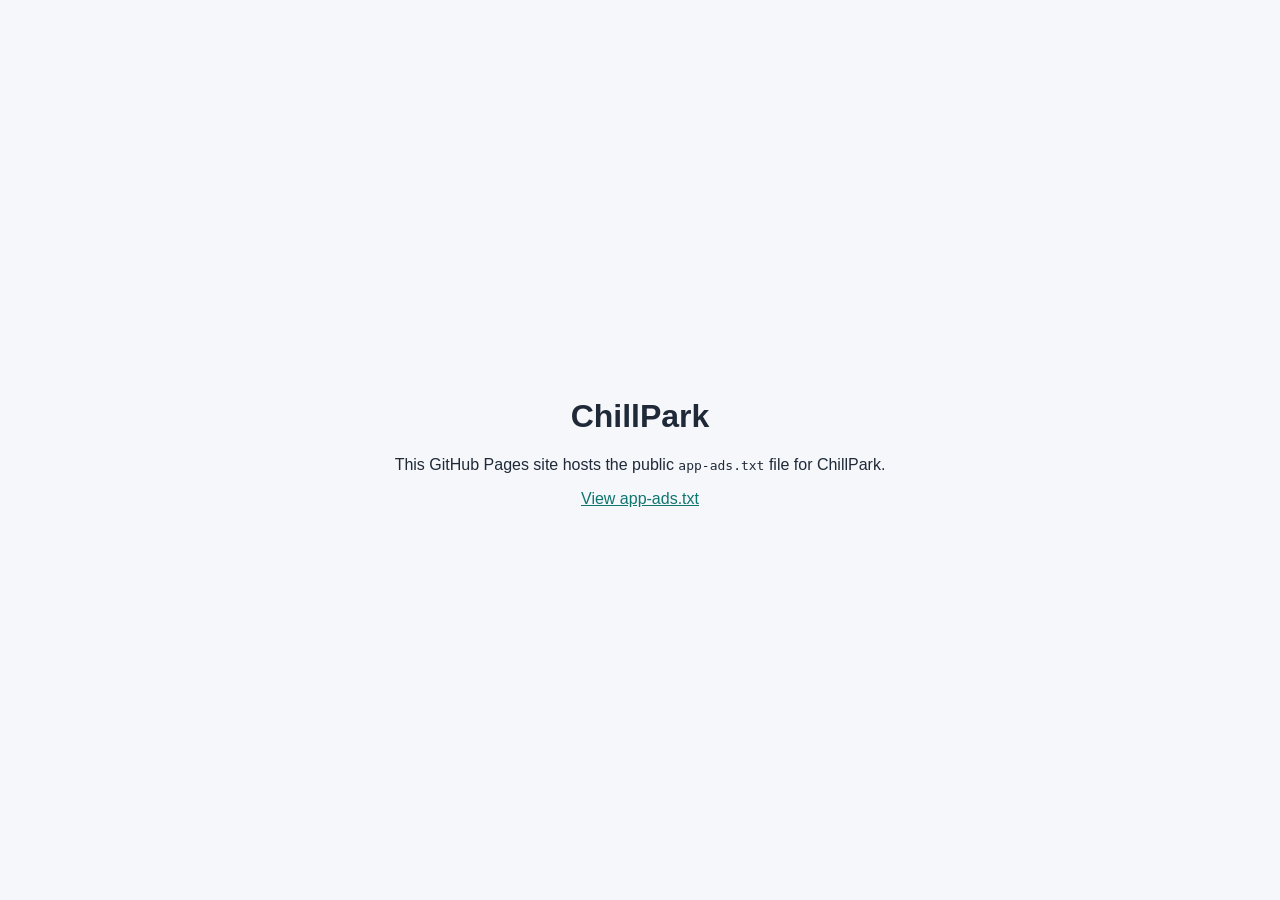
==== index.html @ 4fd1c66e "Add GitHub Pages site for ChillPark app-ads.txt" ====
<!doctype html>
<html lang="en">
  <head>
    <meta charset="utf-8">
    <meta name="viewport" content="width=device-width, initial-scale=1">
    <title>ChillPark</title>
    <style>
      body {
        margin: 0;
        min-height: 100vh;
        display: grid;
        place-items: center;
        font-family: -apple-system, BlinkMacSystemFont, "Segoe UI", sans-serif;
        background: #f5f7fb;
        color: #1f2937;
      }
      main {
        padding: 32px;
        max-width: 640px;
        text-align: center;
      }
      a {
        color: #0f766e;
      }
    </style>
  </head>
  <body>
    <main>
      <h1>ChillPark</h1>
      <p>This GitHub Pages site hosts the public <code>app-ads.txt</code> file for ChillPark.</p>
      <p><a href="/app-ads.txt">View app-ads.txt</a></p>
    </main>
  </body>
</html>
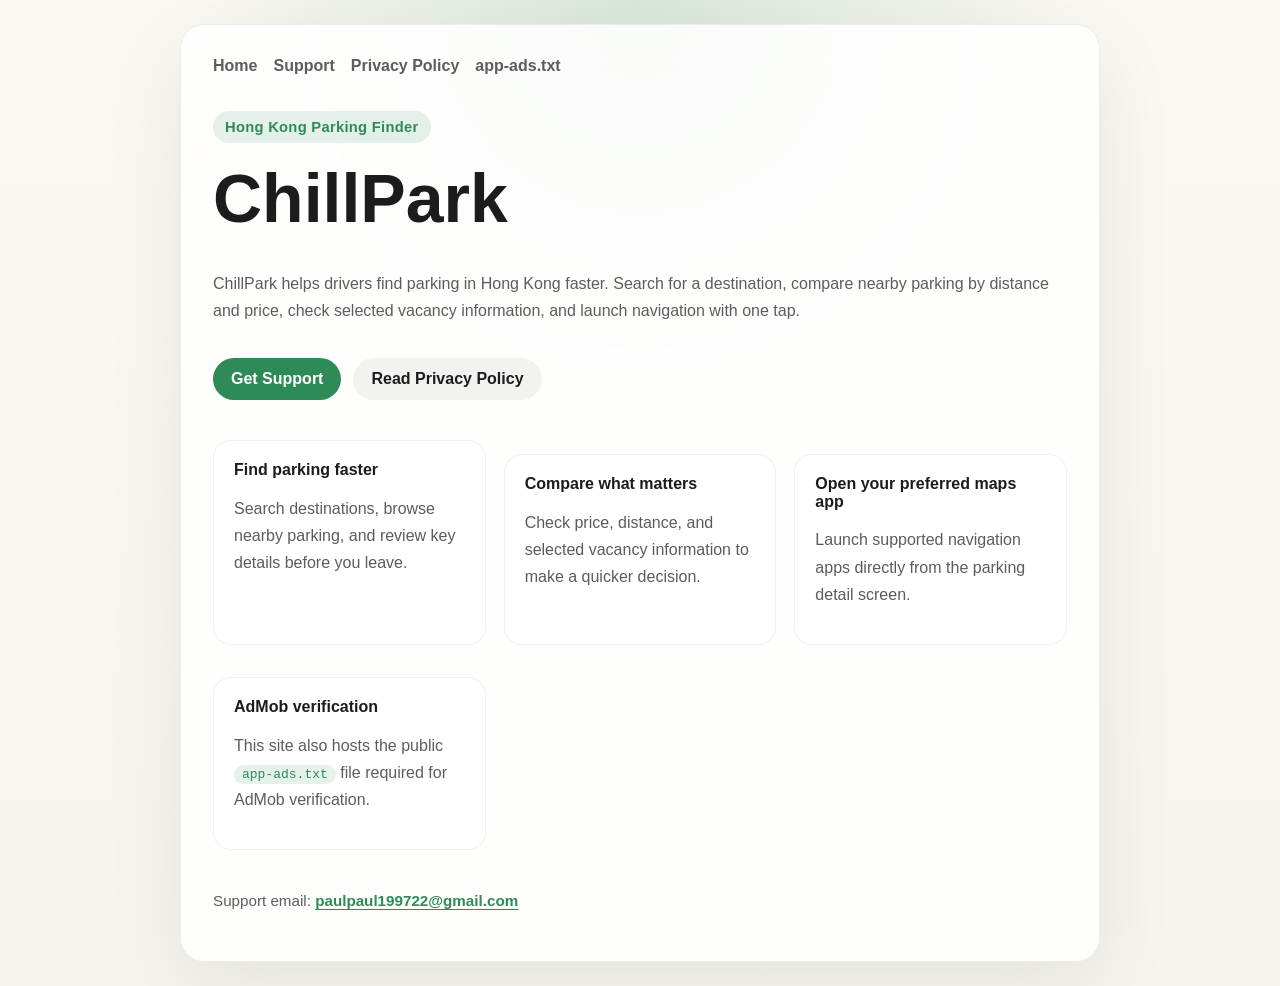
==== commit 2739b6bc: "Add ChillPark support and privacy pages" ====
--- a/index.html
+++ b/index.html
@@ -4,31 +4,70 @@
     <meta charset="utf-8">
     <meta name="viewport" content="width=device-width, initial-scale=1">
     <title>ChillPark</title>
-    <style>
-      body {
-        margin: 0;
-        min-height: 100vh;
-        display: grid;
-        place-items: center;
-        font-family: -apple-system, BlinkMacSystemFont, "Segoe UI", sans-serif;
-        background: #f5f7fb;
-        color: #1f2937;
-      }
-      main {
-        padding: 32px;
-        max-width: 640px;
-        text-align: center;
-      }
-      a {
-        color: #0f766e;
-      }
-    </style>
+    <meta
+      name="description"
+      content="ChillPark helps drivers find parking in Hong Kong with destination search, price comparison, selected vacancy data, and one-tap navigation."
+    >
+    <link rel="stylesheet" href="/styles.css">
   </head>
   <body>
-    <main>
-      <h1>ChillPark</h1>
-      <p>This GitHub Pages site hosts the public <code>app-ads.txt</code> file for ChillPark.</p>
-      <p><a href="/app-ads.txt">View app-ads.txt</a></p>
-    </main>
+    <div class="shell">
+      <main class="card hero">
+        <nav class="top-nav" aria-label="Site">
+          <a href="/">Home</a>
+          <a href="/support/">Support</a>
+          <a href="/privacy-policy/">Privacy Policy</a>
+          <a href="/app-ads.txt">app-ads.txt</a>
+        </nav>
+
+        <span class="eyebrow">Hong Kong Parking Finder</span>
+        <h1>ChillPark</h1>
+        <p>
+          ChillPark helps drivers find parking in Hong Kong faster. Search for a destination,
+          compare nearby parking by distance and price, check selected vacancy information,
+          and launch navigation with one tap.
+        </p>
+
+        <div class="actions">
+          <a class="button button-primary" href="/support/">Get Support</a>
+          <a class="button button-secondary" href="/privacy-policy/">Read Privacy Policy</a>
+        </div>
+
+        <section class="section grid grid-2" aria-label="Highlights">
+          <article class="panel">
+            <h3>Find parking faster</h3>
+            <p>
+              Search destinations, browse nearby parking, and review key details before you
+              leave.
+            </p>
+          </article>
+          <article class="panel">
+            <h3>Compare what matters</h3>
+            <p>
+              Check price, distance, and selected vacancy information to make a quicker
+              decision.
+            </p>
+          </article>
+          <article class="panel">
+            <h3>Open your preferred maps app</h3>
+            <p>
+              Launch supported navigation apps directly from the parking detail screen.
+            </p>
+          </article>
+          <article class="panel">
+            <h3>AdMob verification</h3>
+            <p>
+              This site also hosts the public <code>app-ads.txt</code> file required for AdMob
+              verification.
+            </p>
+          </article>
+        </section>
+
+        <p class="footer">
+          Support email:
+          <a href="mailto:paulpaul199722@gmail.com">paulpaul199722@gmail.com</a>
+        </p>
+      </main>
+    </div>
   </body>
 </html>
--- a/styles.css
+++ b/styles.css
@@ -0,0 +1,195 @@
+:root {
+  color-scheme: light;
+  --bg: #f6f4ef;
+  --panel: rgba(255, 255, 255, 0.86);
+  --text: #1c1c1c;
+  --muted: #5c5c5c;
+  --accent: #2e8b57;
+  --accent-soft: rgba(46, 139, 87, 0.12);
+  --border: rgba(28, 28, 28, 0.08);
+  --shadow: 0 24px 80px rgba(28, 28, 28, 0.08);
+}
+
+* {
+  box-sizing: border-box;
+}
+
+html {
+  scroll-behavior: smooth;
+}
+
+body {
+  margin: 0;
+  min-height: 100vh;
+  padding: 24px;
+  background:
+    radial-gradient(circle at top, rgba(46, 139, 87, 0.16), transparent 38%),
+    linear-gradient(180deg, #faf8f2 0%, var(--bg) 100%);
+  color: var(--text);
+  font-family: ui-rounded, "SF Pro Display", "Helvetica Neue", sans-serif;
+}
+
+.shell {
+  width: min(920px, 100%);
+  margin: 0 auto;
+}
+
+.card {
+  padding: 32px;
+  border-radius: 24px;
+  background: var(--panel);
+  border: 1px solid var(--border);
+  box-shadow: var(--shadow);
+  backdrop-filter: blur(16px);
+}
+
+.hero {
+  display: grid;
+  gap: 18px;
+}
+
+.eyebrow {
+  display: inline-flex;
+  width: fit-content;
+  padding: 8px 12px;
+  border-radius: 999px;
+  background: var(--accent-soft);
+  color: var(--accent);
+  font-size: 0.92rem;
+  font-weight: 700;
+  letter-spacing: 0.02em;
+}
+
+h1,
+h2,
+h3 {
+  margin: 0;
+  line-height: 1.1;
+}
+
+h1 {
+  font-size: clamp(2.3rem, 6vw, 4.25rem);
+}
+
+h2 {
+  font-size: clamp(1.3rem, 3vw, 1.9rem);
+}
+
+p,
+li {
+  line-height: 1.7;
+  color: var(--muted);
+}
+
+a {
+  color: var(--accent);
+  font-weight: 700;
+  text-decoration-thickness: 0.08em;
+  text-underline-offset: 0.18em;
+}
+
+.actions {
+  display: flex;
+  flex-wrap: wrap;
+  gap: 12px;
+}
+
+.button {
+  display: inline-flex;
+  align-items: center;
+  justify-content: center;
+  padding: 12px 18px;
+  border-radius: 999px;
+  text-decoration: none;
+}
+
+.button-primary {
+  background: var(--accent);
+  color: #ffffff;
+}
+
+.button-secondary {
+  background: rgba(28, 28, 28, 0.05);
+  color: var(--text);
+}
+
+.grid {
+  display: grid;
+  gap: 18px;
+}
+
+.grid-2 {
+  grid-template-columns: repeat(auto-fit, minmax(220px, 1fr));
+}
+
+.panel {
+  padding: 20px;
+  border-radius: 18px;
+  background: rgba(255, 255, 255, 0.74);
+  border: 1px solid rgba(28, 28, 28, 0.06);
+}
+
+.panel h3 {
+  margin-bottom: 10px;
+  font-size: 1rem;
+}
+
+.section {
+  margin-top: 22px;
+}
+
+.section > * + * {
+  margin-top: 14px;
+}
+
+.meta-list,
+.text-list {
+  padding-left: 20px;
+  margin: 0;
+}
+
+.footer {
+  margin-top: 20px;
+  font-size: 0.95rem;
+  color: var(--muted);
+}
+
+.top-nav {
+  display: flex;
+  flex-wrap: wrap;
+  gap: 16px;
+  margin-bottom: 18px;
+}
+
+.top-nav a {
+  color: var(--muted);
+  text-decoration: none;
+}
+
+.top-nav a:hover {
+  color: var(--accent);
+}
+
+code {
+  padding: 2px 8px;
+  border-radius: 999px;
+  background: var(--accent-soft);
+  color: var(--accent);
+}
+
+hr {
+  border: 0;
+  border-top: 1px solid var(--border);
+  margin: 24px 0;
+}
+
+@media (max-width: 640px) {
+  body {
+    padding: 16px;
+  }
+
+  .card {
+    padding: 24px;
+    border-radius: 20px;
+  }
+}
